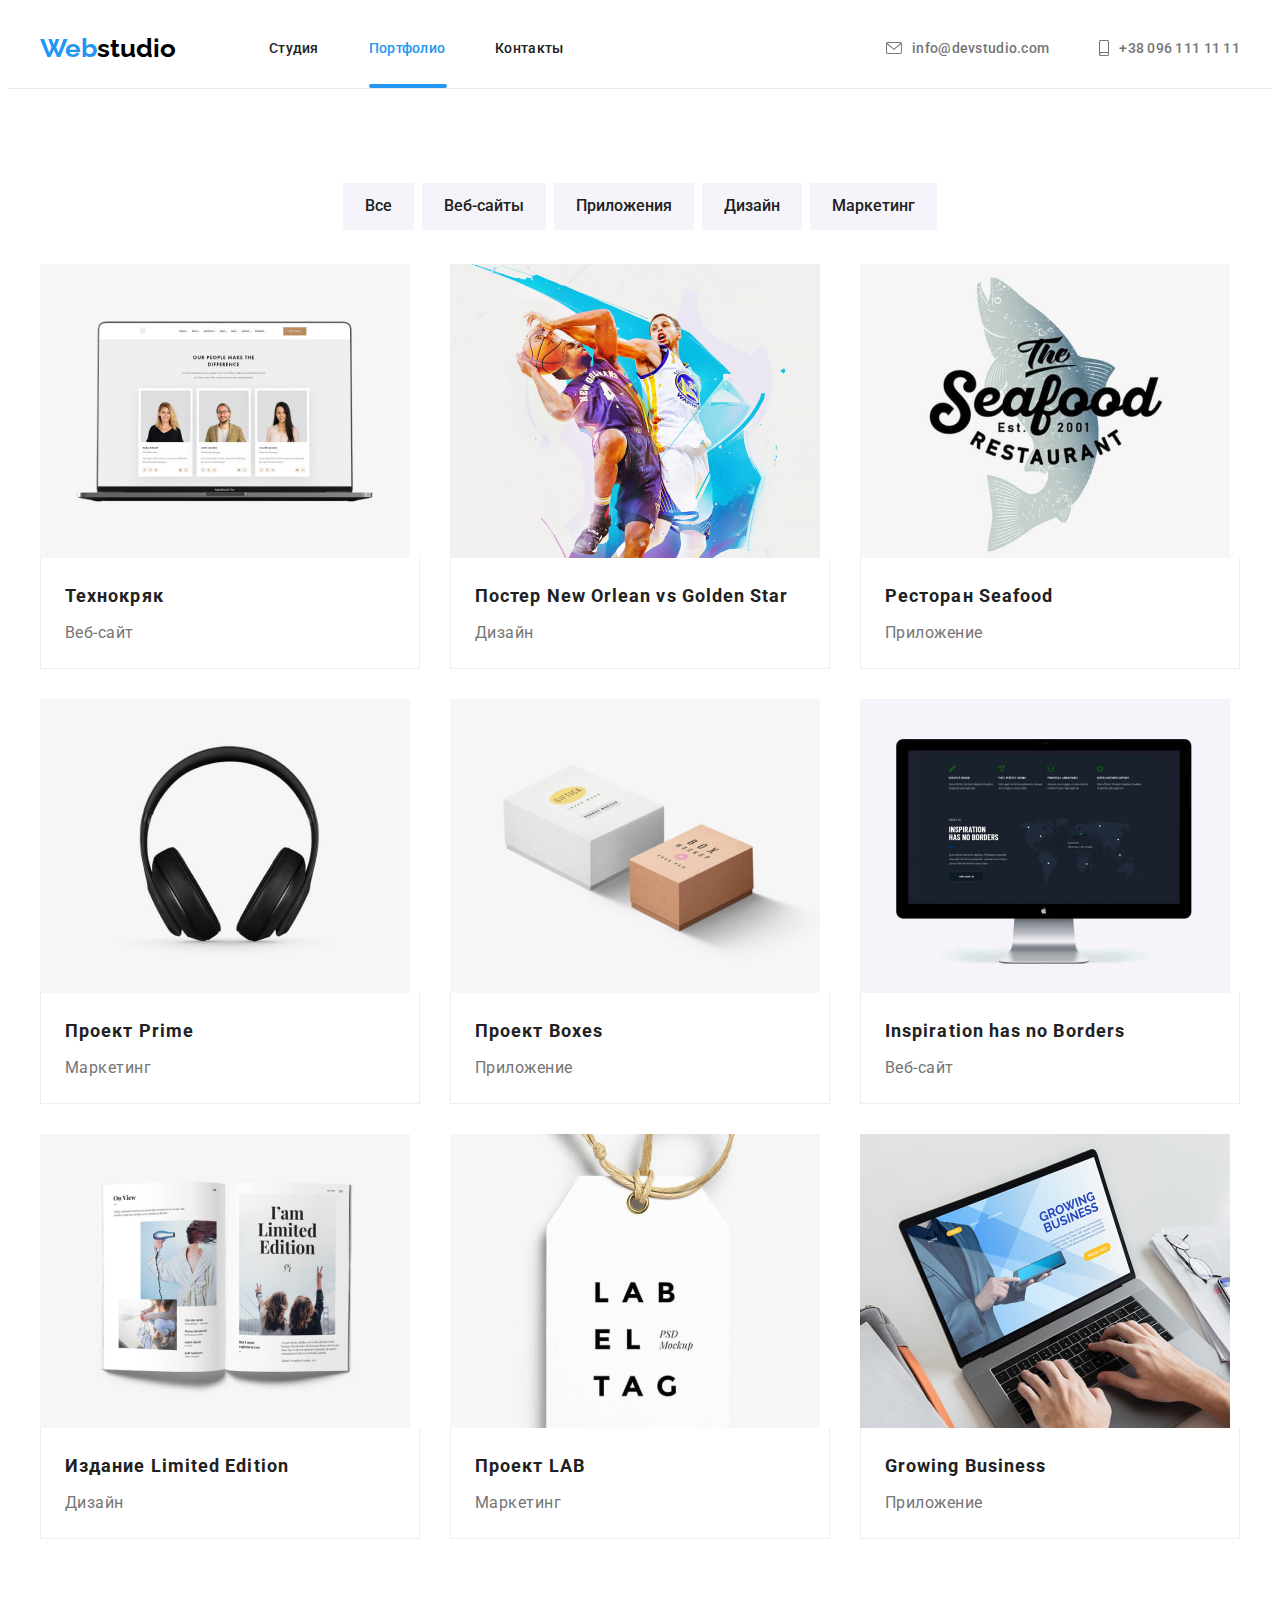
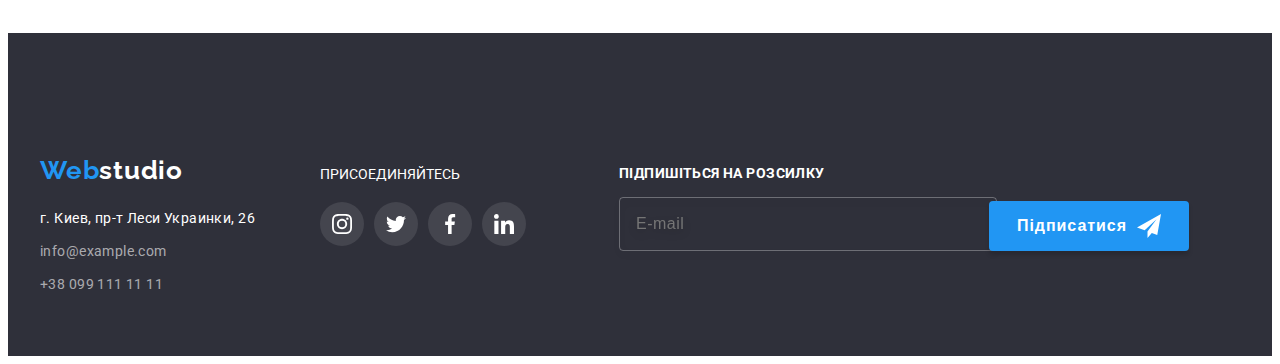
==== portfolio.html @ a8915e02 "Initial commit" ====
<!DOCTYPE html>
<html lang="ru">
  <head>
    <meta charset="UTF-8" />
    <meta http-equiv="X-UA-Compatible" content="IE=edge" />
    <meta name="viewport" content="width=device-width, initial-scale=1.0" />
    <title>WebStudio</title>
    <!--fonts start-->
    <link rel="preconnect" href="https://fonts.googleapis.com" />
    <link rel="preconnect" href="https://fonts.gstatic.com" crossorigin />
    <link
      href="https://fonts.googleapis.com/css2?family=Raleway:wght@700&family=Roboto:wght@400;500;700;900&display=swap"
      rel="stylesheet"
    />
    <!--fonts and-->
    <!--normalize start-->
    <link
      rel="stylesheet"
      href="https://cdnjs.cloudflare.com/ajax/libs/modern-normalize/1.1.0/modern-normalize.min.css"
      integrity="sha512-wpPYUAdjBVSE4KJnH1VR1HeZfpl1ub8YT/NKx4PuQ5NmX2tKuGu6U/JRp5y+Y8XG2tV+wKQpNHVUX03MfMFn9Q=="
      crossorigin="anonymous"
      referrerpolicy="no-referrer"
    />
    <!--normalize end-->
    <link rel="stylesheet" href="./css/styles.css" />
  </head>
  <!--body-->
  <body class="body">
    <!--header section-->
    <header class="header">
      <div class="container header-container">
        <a class="link logo-link" href="./"><span class="accent">Web</span>studio</a>
        <nav class="header-nav">
          <ul class="header-list list">
            <li class="header-item">
              <a class="link header-link" href="./index.html" target="_self">Студия</a>
            </li>
            <li class="header-item">
              <a class="link current header-link portfolio-link" href="./portfolio.html"
                >Портфолио</a
              >
            </li>
            <li class="header-item"><a class="link header-link" href="">Контакты</a></li>
          </ul>
        </nav>
        <ul class="header-list list">
          <li class="header-item">
            <a class="link head-address" href="mailto:info@devstudio.com">
              <svg class="header-icon" width="16px" height="12px">
                <use href="./images/icons.svg#envelope"></use>
              </svg>
              info@devstudio.com
            </a>
          </li>
          <li class="header-item">
            <a class="link head-address" href="tel:+380961111111"
              ><svg class="header-icon" width="10px" height="16px">
                <use href="./images/icons.svg#smartphone"></use>
              </svg>
              +38 096 111 11 11</a
            >
          </li>
        </ul>
      </div>
    </header>
    <!--main section-->
    <main class="main">
      <!--portfolio section-->
      <section class="portfolio">
        <div class="container portfolio-container">
          <h1 class="visually-hidden">Портфолио</h1>
          <ul class="portfolio-list list portfolio-filtre">
            <li class="portfolio-item filtre-item">
              <button class="secondary-btn filtre-btn" type="button">Все</button>
            </li>
            <li class="portfolio-item filtre-item">
              <button class="secondary-btn filtre-btn" type="button">Веб-сайты</button>
            </li>
            <li class="portfolio-item filtre-item">
              <button class="secondary-btn filtre-btn" type="button">Приложения</button>
            </li>
            <li class="portfolio-item filtre-item">
              <button class="secondary-btn filtre-btn" type="button">Дизайн</button>
            </li>
            <li class="portfolio-item filtre-item">
              <button class="secondary-btn filtre-btn" type="button">Маркетинг</button>
            </li>
          </ul>
          <ul class="portfolio-list list project-list">
            <li class="portfolio-item project-item">
              <a class="link project-link" href="">
                <div class="overlay-container">
                  <img
                    src="./images/portfolio/imgtexnokriak.jpg"
                    alt="проект номер 1"
                    width="370"
                    height="294"
                  />
                  <div class="overlay">
                    <p class="text-overlay">
                      Ресурс предлагает комплексные предложения с разным уровнем функционала и
                      сервисов. Все это позволит посетителю получить исчерпывающие сведения о
                      компании или частном лице.
                    </p>
                  </div>
                </div>
                <div class="project-wrapper">
                  <h2 class="portfolio-title">Технокряк</h2>
                  <p class="portfolio-text">Веб-сайт</p>
                </div>
              </a>
            </li>
            <li class="portfolio-item project-item">
              <a class="link project-link" href=""
                ><img
                  src="./images/portfolio/imgneworleanstar.jpg"
                  alt="проект номер 2"
                  width="370"
                  height="294"
                />
                <div class="project-wrapper">
                  <h2 class="portfolio-title">
                    Постер<span lang="en"> New Orlean vs Golden Star</span>
                  </h2>
                  <p class="portfolio-text">Дизайн</p>
                </div>
              </a>
            </li>
            <li class="portfolio-item project-item">
              <a class="link project-link" href=""
                ><img
                  src="./images/portfolio/imgrestoranseafood.jpg"
                  alt="проект номер 3"
                  width="370"
                  height="294"
                />
                <div class="project-wrapper">
                  <h2 class="portfolio-title">Ресторан <span lang="en">Seafood</span></h2>
                  <p class="portfolio-text">Приложение</p>
                </div>
              </a>
            </li>
            <li class="portfolio-item project-item">
              <a class="link project-link" href=""
                ><img
                  src="./images/portfolio/imgproektprime.jpg"
                  alt="проект номер 4"
                  width="370"
                  height="294"
                />
                <div class="project-wrapper">
                  <h2 class="portfolio-title">Проект <span lang="en">Prime</span></h2>
                  <p class="portfolio-text">Маркетинг</p>
                </div>
              </a>
            </li>
            <li class="portfolio-item project-item">
              <a class="link project-link" href=""
                ><img
                  src="./images/portfolio/imgproektboxses.jpg"
                  alt="проект номер 5"
                  width="370"
                  height="294"
                />
                <div class="project-wrapper">
                  <h2 class="portfolio-title">Проект <span lang="en">Boxes</span></h2>
                  <p class="portfolio-text">Приложение</p>
                </div>
              </a>
            </li>
            <li class="portfolio-item project-item">
              <a class="link project-link" href=""
                ><img
                  src="./images/portfolio/imginspirationborders.jpg"
                  alt="проект номер 6"
                  width="370"
                  height="294"
                />
                <div class="project-wrapper">
                  <h2 class="portfolio-title"><span lang="en">Inspiration has no Borders</span></h2>
                  <p class="portfolio-text">Веб-сайт</p>
                </div>
              </a>
            </li>
            <li class="portfolio-item project-item">
              <a class="link project-link" href=""
                ><img
                  src="./images/portfolio/imgizdanielimitededition.jpg"
                  alt="проект номер 7"
                  width="370"
                  height="294"
                />
                <div class="project-wrapper">
                  <h2 class="portfolio-title">Издание <span lang="en">Limited Edition</span></h2>
                  <p class="portfolio-text">Дизайн</p>
                </div>
              </a>
            </li>
            <li class="portfolio-item project-item">
              <a class="link project-link" href=""
                ><img
                  src="./images/portfolio/imgproectlab.jpg"
                  alt="проект номер 8"
                  width="370"
                  height="294"
                />
                <div class="project-wrapper">
                  <h2 class="portfolio-title">Проект <span lang="en">LAB</span></h2>
                  <p class="portfolio-text">Маркетинг</p>
                </div>
              </a>
            </li>
            <li class="portfolio-item project-item">
              <a class="link project-link" href=""
                ><img
                  src="./images/portfolio/imggrowingbusiness.jpg"
                  alt="проект номер 9"
                  width="370"
                  height="294"
                />
                <div class="project-wrapper">
                  <h2 class="portfolio-title"><span lang="en">Growing Business</span></h2>
                  <p class="portfolio-text">Приложение</p>
                </div>
              </a>
            </li>
          </ul>
        </div>
      </section>
    </main>
    <!--footer section-->
    <footer class="footer">
      <div class="container footer-container">
        <div>
          <a class="link footer-logo" href="./"><span class="accent">Web</span>studio</a>
          <address class="address">
            <p class="address-text">г. Киев, пр-т Леси Украинки, 26</p>
            <ul class="address-list list">
              <li class="address-item">
                <a class="link address-link" href="mailto:info@example.com">info@example.com</a>
              </li>
              <li class="address-item">
                <a class="link address-link" href="tel:+380991111111">+38 099 111 11 11</a>
              </li>
            </ul>
          </address>
        </div>
        <div class="socials-footer">
          <ul class="list">
            <li>
              <p class="socials-text">ПРИСОЕДИНЯЙТЕСЬ</p>
            </li>
            <li>
              <ul class="foot-list list">
                <li class="socials-item">
                  <a
                    class="socials-link foot-link link"
                    target="_blank"
                    rel="noopener noreferren"
                    aria-label="инстаграмм"
                    href=""
                  >
                    <svg class="foot-icon" width="20px" height="20px">
                      <use href="./images/icons.svg#instagram"></use>
                    </svg>
                  </a>
                </li>
                <li class="socials-item">
                  <a
                    class="socials-link foot-link link"
                    target="_blank"
                    rel="noopener noreferren"
                    aria-label="твитер"
                    href=""
                    ><svg class="foot-icon" width="20px" height="20px">
                      <use href="./images/icons.svg#twitter"></use>
                    </svg>
                  </a>
                </li>
                <li class="socials-item">
                  <a
                    class="socials-link foot-link link"
                    target="_blank"
                    rel="noopener noreferren"
                    aria-label="фейсбук"
                    href=""
                    ><svg class="foot-icon" width="20px" height="20px">
                      <use href="./images/icons.svg#facebook"></use></svg
                  ></a>
                </li>
                <li class="socials-item">
                  <a
                    class="socials-link foot-link link"
                    target="_blank"
                    rel="noopener noreferren"
                    aria-label="линкедин"
                    href=""
                    ><svg class="foot-icon" width="20px" height="20px">
                      <use href="./images/icons.svg#linkedin"></use></svg
                  ></a>
                </li>
              </ul>
            </li>
          </ul>
        </div>
        <div class="container-subscription">
          <h2 lang="uk" class="footer-tittle-form">Підпишіться на розсилку</h2>
          <form class="subscription-form" name="subscription-form">
            <label class="subscription-form-grup">
              <input
                class="subscription-form-input"
                type="email"
                name="email"
                placeholder="E-mail"
                required
              />
            </label>
            <button class="footer-form-btn" type="submit">
              Підписатися
              <svg width="24px" height="24px">
                <use href="./images/icons.svg#icon-icon-send"></use>
              </svg>
            </button>
          </form>
        </div>
      </div>
    </footer>
  </body>
</html>
---- css/styles.css ----
:root {
  /*fonts*/
  --main-font: 'roboto', sans-serif;
  --secondary-font: 'raleway', sans-serif;

  /*text colors*/
  --main-txt-cl: #212121;
  --accent-tx-cl: #2196f3;

  /*bg colors*/
  --dark-bg-cl: #2f303a;
  --light-bg-cl: #f5f4fa;

  /*others*/
}

.container {
  width: 1200px;
  padding-right: 15px;
  padding-left: 15px;
  margin-right: auto;
  margin-left: auto;
}

.body {
  font-family: var(--main-font);
  color: var(--main-txt-cl);
}

/*reset styles*/
h1,
h2,
h3,
h4,
h5,
h6,
p {
  margin: 0;
}

.link {
  text-decoration: none;
  color: var(--main-txt-cl);
  transition: color 250ms cubic-bezier(0.4, 0, 0.2, 1);
}

.list {
  list-style: none;
  padding: 0;
  margin: 0;
}

img {
  display: block;
}

/*header section*/
.header-container {
  display: flex;
  align-items: center;
}
.header-nav {
  margin-right: auto;
}
.header-list {
  display: flex;
  gap: 50px;
}
.logo-link {
  margin-right: 93px;
  font-family: var(--secondary-font);
  font-weight: 700;
  font-size: 26px;
  line-height: calc(31 / 26);
  color: #000000;
}
.accent {
  color: var(--accent-tx-cl);
}
.header-nav .link.current {
  color: var(--accent-tx-cl);
}
.header-item {
  position: relative;
}
.studia-link::after {
  display: block;
  content: '';
  width: 48px;
  height: 4px;
  background: #2196f3;
  border-radius: 2px;
  position: absolute;
  bottom: -1px;
  left: 0px;
}
.header-link {
  display: block;
  font-weight: 500;
  font-size: 14px;
  line-height: calc(16 / 14);
  letter-spacing: 0.02em;
  padding-top: 32px;
  padding-bottom: 32px;
}
.header-mail {
  display: flex;
  align-items: baseline;
}
.header-icon {
  margin-right: 10px;
  fill: #757575;
  transition: fill 250ms cubic-bezier(0.4, 0, 0.2, 1);
}
.head-address {
  display: block;
}
.head-address:focus .header-icon,
.head-address:hover .header-icon {
  color: #2196f3;
  fill: #2196f3;
}
.head-address {
  display: inline-flex;
  align-items: center;
  text-align: justify;

  font-weight: 500;
  font-size: 14px;
  line-height: calc(16 / 14);
  letter-spacing: 0.02em;
  color: #757575;
  padding-top: 32px;
  padding-bottom: 32px;
  transition: color 250ms cubic-bezier(0.4, 0, 0.2, 1);
}
.header {
  background-color: #ffffff;
  border-bottom: 1px solid #ececec;
}
.portfolio-link::after {
  display: block;
  content: '';
  width: 78px;
  height: 4px;
  background: #2196f3;
  border-radius: 2px;
  position: absolute;
  bottom: 0px;
  left: 0px;
}

/*hero section*/
.hero {
  max-width: 1600px;
  margin-right: auto;
  margin-left: auto;
  padding-top: 200px;
  padding-bottom: 200px;
}
.hero-container {
  text-align: center;
  align-items: center;
}

.hero {
  background-color: #c4c4c4;
  background-image: linear-gradient(to right, rgba(47, 48, 58, 0.4), rgba(47, 48, 58, 0.4)),
    url(../images/imghero.jpg);
  background-repeat: no-repeat;
  background-size: cover;
}

.uppertitle {
  font-weight: 900;
  font-size: 44px;
  line-height: calc(60 / 44);
  letter-spacing: 0.06em;
  text-transform: uppercase;
  color: #ffffff;

  margin-bottom: 30px;
}

.main-btn {
  font-family: inherit;
  font-weight: 700;
  font-size: 16px;
  line-height: calc(30 / 16);
  color: #ffffff;
  background-color: var(--accent-tx-cl);
  padding: 9px 29px;
  transition: background-color 250ms cubic-bezier(0.4, 0, 0.2, 1);
}

/*button*/
.main-btn:hover {
  background-color: #188ce8;
}
.secondary-btn {
  font-family: inherit;
  font-weight: 500;
  font-size: 16px;
  line-height: calc(26 / 12);
  color: var(--main-txt-cl);
  background-color: #f5f4fa;
}
.secondary-btn:active {
  color: #ffffff;
  background-color: #2196f3;
}
.btn,
.main-btn {
  display: inline-block;
  cursor: pointer;
  border-radius: 4px;
  border: 0px;
  text-align: center;
}

.section-title {
  font-weight: 700;
  font-size: 36px;
  line-height: calc(42 / 36);
  text-align: center;
  letter-spacing: 0.03em;
  color: var(--main-txt-cl);
}

/*advantages section*/
.advantages {
  padding-top: 94px;
}
.advant-contain {
  display: flex;
  width: 270px;
  height: 120px;
  background: #f5f4fa;
  border-radius: 4px;
  align-items: center;
  justify-content: center;
  margin-bottom: 30px;
}
.advant-list {
  display: flex;
  gap: 30px;
}
.advant-item {
  width: 270px;
}
.advant-title {
  margin-bottom: 10px;
}
.advant-title {
  font-weight: 700;
  font-size: 14px;
  line-height: calc(16 / 14);
  letter-spacing: 0.03em;
  text-transform: uppercase;
  color: var(--main-txt-cl);
}
.advant-text {
  font-size: 14px;
  line-height: calc(24 / 14);
  letter-spacing: 0.03em;
  color: #757575;
}

.visually-hidden {
  position: absolute;
  width: 1px;
  height: 1px;
  margin: -1px;
  border: 0;
  padding: 0;
  white-space: nowrap;
  clip-path: inset(100%);
  clip: rect(0 0 0 0);
  overflow: hidden;
}

/*doing section*/
.doing {
  padding-top: 94px;
}
.doing-title {
  font-weight: 700;
  font-size: 36px;
  line-height: calc(42 / 36);
  letter-spacing: 0.03em;
  text-align: center;
  color: #212121;
  margin-bottom: 50px;
}
.doing-list {
  display: flex;
  gap: 30px;
}
.doing-item {
  position: relative;
}
.item-title {
  position: absolute;
  font-weight: 700;
  font-size: 14px;
  line-height: calc(16 / 14);
  text-align: center;
  letter-spacing: 0.03em;
  text-transform: uppercase;
  color: #ffffff;
  width: 100%;
  background-color: rgba(47, 48, 58, 0.8);
  padding-top: 27px;
  padding-bottom: 27px;
  bottom: 0px;
}

/*team section*/
.team {
  padding-top: 94px;
  padding-bottom: 94px;
}
.section-title {
  margin-bottom: 50px;
  font-weight: 700;
  font-size: 36px;
  line-height: calc(42 / 36);
  letter-spacing: 0.03em;
  text-align: center;
  color: #212121;
}
.team-wrapper {
  border: 1px solid transparent;
  border-top: none;
  padding-top: 30px;
  padding-bottom: 30px;
  padding-right: 5px;
  padding-left: 5px;
  box-shadow: 0px 1px 3px rgba(0, 0, 0, 0.12), 0px 1px 1px rgba(0, 0, 0, 0.14),
    0px 2px 1px rgba(0, 0, 0, 0.2);
  border-radius: 0px 0px 4px 4px;
}
.team-title {
  margin-bottom: 8px;
  font-weight: 500;
  line-height: calc(19 / 16);
  text-align: center;
  letter-spacing: 0.03em;
  color: #212121;
}
.team-list {
  display: flex;
  gap: 30px;
  flex-wrap: wrap;
}
.team-text {
  line-height: calc(19 / 16);
  text-align: center;
  letter-spacing: 0.03em;
  color: #757575;
  margin-bottom: 16px;
}
.team-item {
  background-color: #ffffff;
  flex-basis: calc((100% - 30px * 3) / 4);
}
.team {
  background-color: #f5f4fa;
}

/*Socials icons*/
.socials-list {
  display: flex;
  align-items: center;
  justify-content: center;
  gap: 10px;
}
.socials-link {
  display: flex;
  align-items: center;
  justify-content: center;
  width: 44px;
  height: 44px;
  border-radius: 50%;
  fill: #afb1b8;
  transition: background-color 250ms cubic-bezier(0.4, 0, 0.2, 1),
    fill 250ms cubic-bezier(0.4, 0, 0.2, 1);
}
.socials-icon {
  fill: currentColor;
}
.socials-link:hover,
.socials-link:focus {
  fill: #ffffff;
  background-color: #2196f3;
}

/*regular section*/
.regular {
  padding-top: 94px;
  padding-bottom: 94px;
}
.regular-title {
  margin-bottom: 50px;
  font-weight: 700;
  font-size: 36px;
  line-height: calc(42 / 36);
  text-align: center;
  letter-spacing: 0.03em;
  color: var(--main-txt-cl);
}
.regular-list {
  display: flex;
  gap: 30px;
}
.regular-link {
  display: flex;
  width: 170px;
  height: 92px;
  border: 1px solid #afb1b8;
  border-radius: 4px;
  align-items: center;
  justify-content: center;
  transition: border-color 250ms cubic-bezier(0.4, 0, 0.2, 1);
}
.regular-icon {
  fill: #afb1b8;
  transition: fill 250ms cubic-bezier(0.4, 0, 0.2, 1);
}
.regular-link:hover,
.regular-link:focus {
  border-color: #2196f3;
}
.regular-link:hover .regular-icon,
.regular-link:focus .regular-icon {
  fill: #2196f3;
}

/*footer*/
.footer {
  padding-top: 60px;
  padding-bottom: 60px;
  background-color: var(--dark-bg-cl);
}
.footer-container {
  display: flex;
  align-items: baseline;
}
.footer-logo {
  display: block;
  margin-bottom: 20px;
  font-family: var(--secondary-font);
  font-weight: 700;
  font-size: 26px;
  line-height: calc(31 / 26);
  letter-spacing: 0.03em;
  color: #ffffff;
}
.address-item:first-child {
  margin-bottom: 9px;
}
.address-text {
  margin-bottom: 9px;
  font-style: normal;
  font-size: 14px;
  line-height: calc(24 / 14);
  letter-spacing: 0.03em;
  color: #ffffff;
}
.address-link {
  margin-bottom: 9px;
  font-style: normal;
  font-weight: 400;
  font-size: 14px;
  line-height: calc(24 / 14);
  letter-spacing: 0.03em;
  color: rgba(255, 255, 255, 0.6);
}
.socials-text {
  margin-bottom: 20px;
  font-style: normal;
  font-weight: 700px;
  font-size: 14px;
  line-height: calc(16 / 14);
  color: #ffffff;
}
.socials-footer {
  display: flex;
  margin-left: 65px;
}
.foot-list {
  gap: 10px;
  display: flex;
}
.foot-icon {
  fill: #ffffff;
}
.foot-link {
  background-color: rgba(255, 255, 255, 0.1);
}

/*footer form*/
.container-subscription {
  display: flex;
  top: 72px;
  width: 570px;
  height: 86px;
  position: relative;
  margin-left: 93px;
}
.footer-tittle-form {
  position: absolute;
  top: 0px;
  left: 0px;
  font-weight: 700;
  font-size: 14px;
  line-height: calc(16 / 14);
  letter-spacing: 0.03em;
  text-transform: uppercase;
  color: #ffffff;
}

.subscription-form-grup {
  display: flex;
  position: absolute;
  bottom: 0px;
  gap: 12px;
}
.subscription-form-input {
  display: block;
  padding-left: 16px;
  width: 358px;
  height: 50px;
  background-color: inherit;
  border: 1px solid rgba(255, 255, 255, 0.3);
  filter: drop-shadow(0px 4px 4px rgba(0, 0, 0, 0.15));
  border-radius: 4px;
  font-weight: 400;
  font-size: 16px;
  line-height: calc(20 / 16);
  align-items: center;
  letter-spacing: 0.03em;
  color: rgba(255, 255, 255, 0.6);
  transition: border-color 250ms cubic-bezier(0.4, 0, 0.2, 1);
}
.subscription-form-input:hover {
  border-color: #2196f3;
}
.footer-form-btn {
  position: absolute;
  right: 0px;
  bottom: 0px;
  gap: 10px;
  padding: 0px;
  border: none;
  padding: 10px 28px;
  background: #2196f3;
  box-shadow: 0px 4px 4px rgba(0, 0, 0, 0.15);
  border-radius: 4px;
  cursor: pointer;
  font-weight: 700;
  font-size: 16px;
  line-height: calc(30 / 16);
  display: inline-flex;
  align-items: center;
  text-align: center;
  justify-content: center;
  letter-spacing: 0.06em;
  color: #ffffff;
}

/*portfolio section*/
.portfolio {
  padding-top: 94px;
  padding-bottom: 94px;
}
.portfolio-title {
  margin-bottom: 4px;
  font-weight: 700;
  font-size: 18px;
  line-height: 36px;
  letter-spacing: 0.06em;
  color: #212121;
}
.portfolio-filtre {
  display: flex;
  justify-content: center;
}
.filtre-btn {
  display: inline-block;
  cursor: pointer;
  border-radius: 4px;
  border: 0px;
  text-align: center;
  padding: 6px 22px;
  transition: color 250ms cubic-bezier(0.4, 0, 0.2, 1),
    background-color 250ms cubic-bezier(0.4, 0, 0.2, 1);
}
.filtre-btn:active {
  color: #ffffff;
  background-color: #2196f3;
}
.filtre-btn:hover,
.filtre-btn:focus {
  color: #ffffff;
  background-color: #2196f3;
}
.filtre-item {
  margin-right: 8px;
}
.filtre-item:last-child {
  margin-right: 0px;
}
.portfolio-text {
  line-height: 30px;
  letter-spacing: 0.03em;
  color: #757575;
}
.portfolio-item {
  background-color: #f5f4fa;
}
.project-item {
  background: #ffffff;
  flex-basis: calc((100% - 30px * 2) / 3);
}
.project-list {
  display: flex;
  gap: 30px;
  margin-top: 34px;
  flex-wrap: wrap;
}
.project-wrapper {
  border: 1px solid #eeeeee;
  border-top: none;
  padding: 20px 24px;
}
.overlay-container {
  position: relative;
  overflow: hidden;
}
.project-link {
  display: block;
  transition: box-shadow 250ms cubic-bezier(0.4, 0, 0.2, 1);
}
.project-link:hover,
.project-link:focus {
  box-shadow: 0px 1px 1px rgba(0, 0, 0, 0.12), 0px 4px 4px rgba(0, 0, 0, 0.06),
    1px 4px 6px rgba(0, 0, 0, 0.16);
}
.overlay {
  position: absolute;
  top: 0px;
  left: 0px;
  width: 370px;
  height: 100%;
  display: flex;
  align-items: center;
  justify-content: center;
  padding: 63px 16px 63px 32px;
  background-color: rgba(33, 150, 243, 0.9);
  transform: translateY(100%);
  transition: transform 250ms cubic-bezier(0.4, 0, 0.2, 1);
}
.project-link:hover .overlay {
  transform: translateY(0%);
}

.text-overlay {
  font-size: 18px;
  line-height: calc(28 / 18);
  letter-spacing: 0.03em;
  color: #ffffff;
}

.link:hover,
.link:focus {
  color: var(--accent-tx-cl);
}

.btn:hover,
.btn:focus {
  color: var(--accent-tx-cl);
}

/* modal window */
.backdrop {
  display: flex;
  align-items: center;
  justify-content: center;
  z-index: 1000;
  position: fixed;
  top: 0px;
  left: 0px;
  width: 100%;
  height: 100%;
  background-color: rgba(0, 0, 0, 0.2);
  transition: opacity 250ms ease-in-out 40ms, visibility 250ms ease-in-out 40ms;
}
.backdrop.is-hidden {
  opacity: 0;
  visibility: hidden;
  pointer-events: none;
}
.modal {
  position: absolute;
  width: 528px;
  height: 581px;
  top: 50%;
  left: 50%;
  transform: translate(-50%, -50%) scale(1);
  background-color: #ffffff;
  border-radius: 4px;
  opacity: 1;
  transition: transform 250ms ease-in-out 40ms, opacity 250ms ease-in-out 40ms;
  padding: 40px;
}
.backdrop.is-hidden .modal {
  opacity: 0;
  transform: translate(-50%, -50%) scale(0.25);
}
.modal-btn {
  display: flex;
  align-items: center;
  justify-content: center;
  position: absolute;
  width: 30px;
  height: 30px;
  top: 8px;
  right: 8px;
  border-radius: 50%;
  border: 1px solid rgba(0, 0, 0, 0.1);
  background-color: #ffffff;
  padding: 0px;
  cursor: pointer;
}
/*modal form*/
.register-form {
  text-align: center;
}
.register-form-title {
  display: block;
  margin-bottom: 14px;
  font-weight: 700;
  font-size: 20px;
  line-height: calc(23 / 20);
  text-align: center;
  letter-spacing: 0.03em;
  color: #212121;
}
.register-form-group {
  margin-bottom: 20px;
}
.register-form-wrap {
  position: relative;
  display: block;
  margin-bottom: 10px;
  transition: fill 250ms cubic-bezier(0.4, 0, 0.2, 1);
} 
.register-form-wrap:last-child {
  margin-bottom: 0px;
}
.register-form-label {
  display: block;
  text-align: left;
  margin-bottom: 4px;
  font-weight: 400;
  font-size: 12px;
  line-height: calc(14 / 12);
  letter-spacing: 0.01em;
  color: #757575;
}
.register-form-input,
.register-form-message {
  display: block;
  width: 448px;
  height: 40px;
  border: 1px solid rgba(33, 33, 33, 0.2);
  border-radius: 4px;
  padding-left: 42px;
  cursor: pointer;
  transition: border-color 250ms cubic-bezier(0.4, 0, 0.2, 1);
}
.register-form-wrap:focus-within {
  fill: #2196f3;
  border-color: #2196f3;
}
.register-form-wrap:hover {
  fill: #2196f3;
  border-color: #2196f3;
}
.register-form-input:hover {
  border-color: #2196f3;
}
.register-form-message:hover,
.register-form-message:focus {
  border-color: #2196f3;
}
.register-form-icon {
  position: absolute;
  bottom: 11px;
  left: 12px;
}
.register-form-message {
  width: 448px;
  height: 120px;
  resize: none;
  padding: 12px 16px;
  font-weight: 400;
  font-size: 12px;
  line-height: calc(14 / 12);
  letter-spacing: 0.01em;
  color: rgba(117, 117, 117, 0.5);
  transition: border-color 250ms cubic-bezier(0.4, 0, 0.2, 1);
}
.register-form-agreement {
  display: flex;
  align-items: center;
  justify-content: center;
  gap: 7px;
  margin-bottom: 30px;
}
.register-form-agreement-link {
  color: #2196f3;
}
.register-checkbox:checked + .register-icon .register-icon-uncheck {
  opacity: 0;
  transition: opacity 250ms cubic-bezier(0.4, 0, 0.2, 1);
}
.register-icon-check {
  opacity: 0;
  transition: opacity 250ms cubic-bezier(0.4, 0, 0.2, 1);
}
.register-checkbox:checked + .register-icon .register-icon-check {
  opacity: 1;
}
.register-form-agreement-text {
  font-weight: 400;
  font-size: 14px;
  line-height: calc(24 / 14);
  letter-spacing: 0.03em;
  color: #757575;
  user-select: none;
  text-underline-position: under;
}
.register-form-btn {
  display: inline-flex;
  align-items: center;
  padding: 10px 52px;
  cursor: pointer;
  border: none;
  background: #188ce8;
  box-shadow: 0px 4px 4px rgba(0, 0, 0, 0.15);
  border-radius: 4px;
  font-style: normal;
  font-weight: 700;
  font-size: 16px;
  line-height: calc(30 / 16);
  text-align: center;
  letter-spacing: 0.06em;
  color: #ffffff;
}
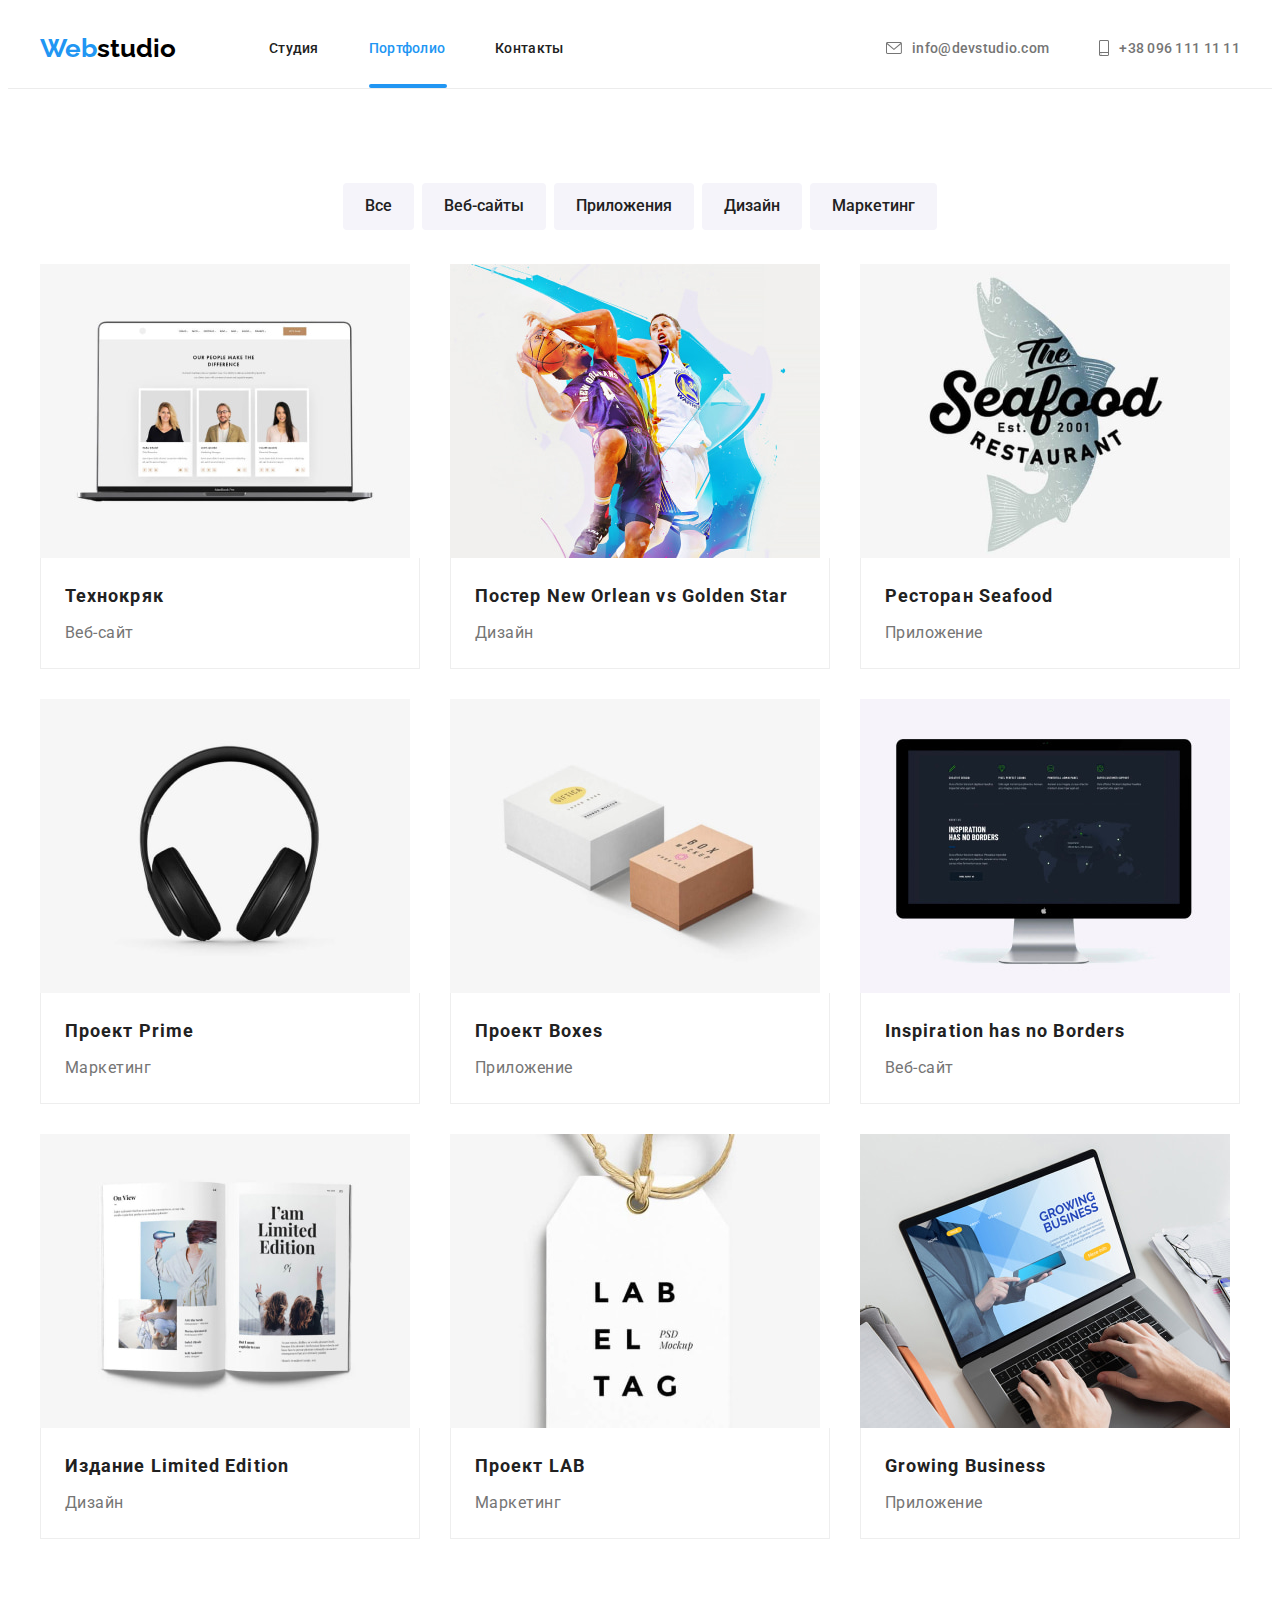
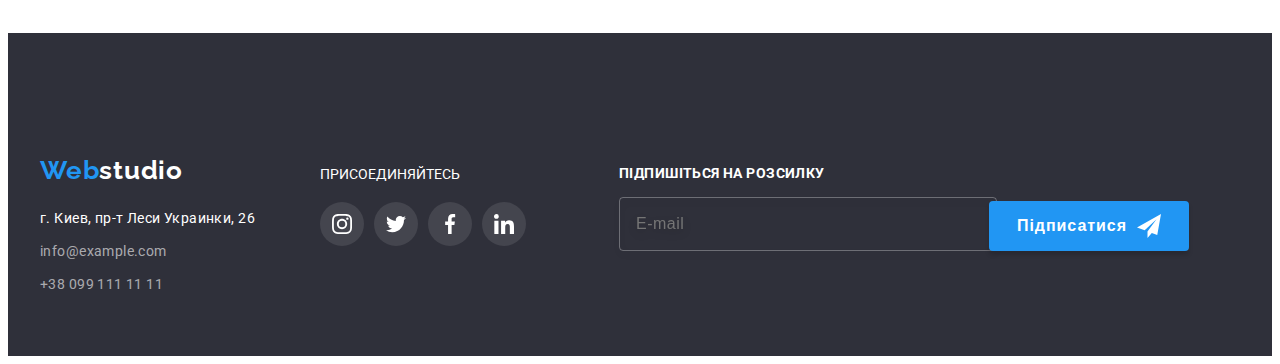
==== commit d919d72a: "refactorings html code (portfolio section)" ====
--- a/portfolio.html
+++ b/portfolio.html
@@ -28,33 +28,36 @@
   <body class="body">
     <!--header section-->
     <header class="header">
-      <div class="container header-container">
-        <a class="link logo-link" href="./"><span class="accent">Web</span>studio</a>
-        <nav class="header-nav">
-          <ul class="header-list list">
-            <li class="header-item">
-              <a class="link header-link" href="./index.html" target="_self">Студия</a>
-            </li>
-            <li class="header-item">
-              <a class="link current header-link portfolio-link" href="./portfolio.html"
+      <div class="container header__container">
+        <a class="link logo" href="./"><span class="logo__accent">Web</span>studio</a>
+        <nav class="nav">
+          <ul class="nav__list list">
+            <li class="nav__item">
+              <a class="nav__link link" href="./index.html">Студия</a>
+            </li>
+            <li class="nav__item">
+              <a
+                class="nav__link link nav__link--current nav__portfolio-link"
+                href="./portfolio.html"
+                target="_self"
                 >Портфолио</a
               >
             </li>
-            <li class="header-item"><a class="link header-link" href="">Контакты</a></li>
+            <li class="nav__item"><a class="nav__link link" href="">Контакты</a></li>
           </ul>
         </nav>
-        <ul class="header-list list">
-          <li class="header-item">
-            <a class="link head-address" href="mailto:info@devstudio.com">
-              <svg class="header-icon" width="16px" height="12px">
+        <ul class="header__list list">
+          <li class="header__item">
+            <a class="link header__address" href="mailto:info@devstudio.com">
+              <svg class="header__icon" width="16px" height="12px">
                 <use href="./images/icons.svg#envelope"></use>
               </svg>
               info@devstudio.com
             </a>
           </li>
-          <li class="header-item">
-            <a class="link head-address" href="tel:+380961111111"
-              ><svg class="header-icon" width="10px" height="16px">
+          <li class="header__item">
+            <a class="link header__address" href="tel:+380961111111"
+              ><svg class="header__icon" width="10px" height="16px">
                 <use href="./images/icons.svg#smartphone"></use>
               </svg>
               +38 096 111 11 11</a
@@ -67,160 +70,162 @@
     <main class="main">
       <!--portfolio section-->
       <section class="portfolio">
-        <div class="container portfolio-container">
+        <div class="container">
           <h1 class="visually-hidden">Портфолио</h1>
-          <ul class="portfolio-list list portfolio-filtre">
-            <li class="portfolio-item filtre-item">
-              <button class="secondary-btn filtre-btn" type="button">Все</button>
-            </li>
-            <li class="portfolio-item filtre-item">
-              <button class="secondary-btn filtre-btn" type="button">Веб-сайты</button>
-            </li>
-            <li class="portfolio-item filtre-item">
-              <button class="secondary-btn filtre-btn" type="button">Приложения</button>
-            </li>
-            <li class="portfolio-item filtre-item">
-              <button class="secondary-btn filtre-btn" type="button">Дизайн</button>
-            </li>
-            <li class="portfolio-item filtre-item">
-              <button class="secondary-btn filtre-btn" type="button">Маркетинг</button>
+          <ul class="list portfolio__list">
+            <li class="portfolio__item">
+              <button class="secondary-btn portfolio__btn" type="button">Все</button>
+            </li>
+            <li class="portfolio__item">
+              <button class="secondary-btn portfolio__btn" type="button">Веб-сайты</button>
+            </li>
+            <li class="portfolio__item">
+              <button class="secondary-btn portfolio__btn" type="button">Приложения</button>
+            </li>
+            <li class="portfolio__item">
+              <button class="secondary-btn portfolio__btn" type="button">Дизайн</button>
+            </li>
+            <li class="portfolio__item">
+              <button class="secondary-btn portfolio__btn" type="button">Маркетинг</button>
             </li>
           </ul>
-          <ul class="portfolio-list list project-list">
-            <li class="portfolio-item project-item">
-              <a class="link project-link" href="">
-                <div class="overlay-container">
+          <ul class="list portfolio__poproject-list">
+            <li class="portfolio__project-item">
+              <a class="link portfolio__link" href="">
+                <div class="portfolio__overlay-container">
                   <img
                     src="./images/portfolio/imgtexnokriak.jpg"
                     alt="проект номер 1"
                     width="370"
                     height="294"
                   />
-                  <div class="overlay">
-                    <p class="text-overlay">
+                  <div class="portfolio__overlay">
+                    <p class="portfolio__overlay-text">
                       Ресурс предлагает комплексные предложения с разным уровнем функционала и
                       сервисов. Все это позволит посетителю получить исчерпывающие сведения о
                       компании или частном лице.
                     </p>
                   </div>
                 </div>
-                <div class="project-wrapper">
-                  <h2 class="portfolio-title">Технокряк</h2>
-                  <p class="portfolio-text">Веб-сайт</p>
-                </div>
-              </a>
-            </li>
-            <li class="portfolio-item project-item">
-              <a class="link project-link" href=""
+                <div class="portfolio__wrapper">
+                  <h2 class="portfolio__title">Технокряк</h2>
+                  <p class="portfolio__text">Веб-сайт</p>
+                </div>
+              </a>
+            </li>
+            <li class="portfolio__project-item">
+              <a class="link portfolio__link" href=""
                 ><img
                   src="./images/portfolio/imgneworleanstar.jpg"
                   alt="проект номер 2"
                   width="370"
                   height="294"
                 />
-                <div class="project-wrapper">
-                  <h2 class="portfolio-title">
+                <div class="portfolio__wrapper">
+                  <h2 class="portfolio__title">
                     Постер<span lang="en"> New Orlean vs Golden Star</span>
                   </h2>
-                  <p class="portfolio-text">Дизайн</p>
-                </div>
-              </a>
-            </li>
-            <li class="portfolio-item project-item">
-              <a class="link project-link" href=""
+                  <p class="portfolio__text">Дизайн</p>
+                </div>
+              </a>
+            </li>
+            <li class="portfolio__project-item">
+              <a class="link portfolio__link" href=""
                 ><img
                   src="./images/portfolio/imgrestoranseafood.jpg"
                   alt="проект номер 3"
                   width="370"
                   height="294"
                 />
-                <div class="project-wrapper">
-                  <h2 class="portfolio-title">Ресторан <span lang="en">Seafood</span></h2>
-                  <p class="portfolio-text">Приложение</p>
-                </div>
-              </a>
-            </li>
-            <li class="portfolio-item project-item">
-              <a class="link project-link" href=""
+                <div class="portfolio__wrapper">
+                  <h2 class="portfolio__title">Ресторан <span lang="en">Seafood</span></h2>
+                  <p class="portfolio__text">Приложение</p>
+                </div>
+              </a>
+            </li>
+            <li class="portfolio__project-item">
+              <a class="link portfolio__link" href=""
                 ><img
                   src="./images/portfolio/imgproektprime.jpg"
                   alt="проект номер 4"
                   width="370"
                   height="294"
                 />
-                <div class="project-wrapper">
-                  <h2 class="portfolio-title">Проект <span lang="en">Prime</span></h2>
-                  <p class="portfolio-text">Маркетинг</p>
-                </div>
-              </a>
-            </li>
-            <li class="portfolio-item project-item">
-              <a class="link project-link" href=""
+                <div class="portfolio__wrapper">
+                  <h2 class="portfolio__title">Проект <span lang="en">Prime</span></h2>
+                  <p class="portfolio__text">Маркетинг</p>
+                </div>
+              </a>
+            </li>
+            <li class="portfolio__project-item">
+              <a class="link portfolio__link" href=""
                 ><img
                   src="./images/portfolio/imgproektboxses.jpg"
                   alt="проект номер 5"
                   width="370"
                   height="294"
                 />
-                <div class="project-wrapper">
-                  <h2 class="portfolio-title">Проект <span lang="en">Boxes</span></h2>
-                  <p class="portfolio-text">Приложение</p>
-                </div>
-              </a>
-            </li>
-            <li class="portfolio-item project-item">
-              <a class="link project-link" href=""
+                <div class="portfolio__wrapper">
+                  <h2 class="portfolio__title">Проект <span lang="en">Boxes</span></h2>
+                  <p class="portfolio__text">Приложение</p>
+                </div>
+              </a>
+            </li>
+            <li class="portfolio__project-item">
+              <a class="link portfolio__link" href=""
                 ><img
                   src="./images/portfolio/imginspirationborders.jpg"
                   alt="проект номер 6"
                   width="370"
                   height="294"
                 />
-                <div class="project-wrapper">
-                  <h2 class="portfolio-title"><span lang="en">Inspiration has no Borders</span></h2>
-                  <p class="portfolio-text">Веб-сайт</p>
-                </div>
-              </a>
-            </li>
-            <li class="portfolio-item project-item">
-              <a class="link project-link" href=""
+                <div class="portfolio__wrapper">
+                  <h2 class="portfolio__title">
+                    <span lang="en">Inspiration has no Borders</span>
+                  </h2>
+                  <p class="portfolio__text">Веб-сайт</p>
+                </div>
+              </a>
+            </li>
+            <li class="portfolio__project-item">
+              <a class="link portfolio__link" href=""
                 ><img
                   src="./images/portfolio/imgizdanielimitededition.jpg"
                   alt="проект номер 7"
                   width="370"
                   height="294"
                 />
-                <div class="project-wrapper">
-                  <h2 class="portfolio-title">Издание <span lang="en">Limited Edition</span></h2>
-                  <p class="portfolio-text">Дизайн</p>
-                </div>
-              </a>
-            </li>
-            <li class="portfolio-item project-item">
-              <a class="link project-link" href=""
+                <div class="portfolio__wrapper">
+                  <h2 class="portfolio__title">Издание <span lang="en">Limited Edition</span></h2>
+                  <p class="portfolio__text">Дизайн</p>
+                </div>
+              </a>
+            </li>
+            <li class="portfolio__project-item">
+              <a class="link portfolio__link" href=""
                 ><img
                   src="./images/portfolio/imgproectlab.jpg"
                   alt="проект номер 8"
                   width="370"
                   height="294"
                 />
-                <div class="project-wrapper">
-                  <h2 class="portfolio-title">Проект <span lang="en">LAB</span></h2>
-                  <p class="portfolio-text">Маркетинг</p>
-                </div>
-              </a>
-            </li>
-            <li class="portfolio-item project-item">
-              <a class="link project-link" href=""
+                <div class="portfolio__wrapper">
+                  <h2 class="portfolio__title">Проект <span lang="en">LAB</span></h2>
+                  <p class="portfolio__text">Маркетинг</p>
+                </div>
+              </a>
+            </li>
+            <li class="portfolio__project-item">
+              <a class="link portfolio__link" href=""
                 ><img
                   src="./images/portfolio/imggrowingbusiness.jpg"
                   alt="проект номер 9"
                   width="370"
                   height="294"
                 />
-                <div class="project-wrapper">
-                  <h2 class="portfolio-title"><span lang="en">Growing Business</span></h2>
-                  <p class="portfolio-text">Приложение</p>
+                <div class="portfolio__wrapper">
+                  <h2 class="portfolio__title"><span lang="en">Growing Business</span></h2>
+                  <p class="portfolio__text">Приложение</p>
                 </div>
               </a>
             </li>
@@ -230,72 +235,72 @@
     </main>
     <!--footer section-->
     <footer class="footer">
-      <div class="container footer-container">
+      <div class="container footer__container">
         <div>
-          <a class="link footer-logo" href="./"><span class="accent">Web</span>studio</a>
+          <a class="link footer__logo" href="./"><span class="footer__accent">Web</span>studio</a>
           <address class="address">
-            <p class="address-text">г. Киев, пр-т Леси Украинки, 26</p>
-            <ul class="address-list list">
-              <li class="address-item">
-                <a class="link address-link" href="mailto:info@example.com">info@example.com</a>
+            <p class="address__text">г. Киев, пр-т Леси Украинки, 26</p>
+            <ul class="list">
+              <li class="address__item">
+                <a class="link address__link" href="mailto:info@example.com">info@example.com</a>
               </li>
-              <li class="address-item">
-                <a class="link address-link" href="tel:+380991111111">+38 099 111 11 11</a>
+              <li class="address__item">
+                <a class="link address__link" href="tel:+380991111111">+38 099 111 11 11</a>
               </li>
             </ul>
           </address>
         </div>
-        <div class="socials-footer">
+        <div class="footer__socials">
           <ul class="list">
             <li>
-              <p class="socials-text">ПРИСОЕДИНЯЙТЕСЬ</p>
+              <p class="footer__text">ПРИСОЕДИНЯЙТЕСЬ</p>
             </li>
             <li>
-              <ul class="foot-list list">
-                <li class="socials-item">
+              <ul class="socials list">
+                <li>
                   <a
-                    class="socials-link foot-link link"
+                    class="socials__link footer__link link"
                     target="_blank"
                     rel="noopener noreferren"
                     aria-label="инстаграмм"
                     href=""
                   >
-                    <svg class="foot-icon" width="20px" height="20px">
+                    <svg class="footer__icon" width="20px" height="20px">
                       <use href="./images/icons.svg#instagram"></use>
                     </svg>
                   </a>
                 </li>
-                <li class="socials-item">
+                <li>
                   <a
-                    class="socials-link foot-link link"
+                    class="socials__link footer__link link"
                     target="_blank"
                     rel="noopener noreferren"
                     aria-label="твитер"
                     href=""
-                    ><svg class="foot-icon" width="20px" height="20px">
+                    ><svg class="footer__icon" width="20px" height="20px">
                       <use href="./images/icons.svg#twitter"></use>
                     </svg>
                   </a>
                 </li>
-                <li class="socials-item">
+                <li>
                   <a
-                    class="socials-link foot-link link"
+                    class="socials__link footer__link link"
                     target="_blank"
                     rel="noopener noreferren"
                     aria-label="фейсбук"
                     href=""
-                    ><svg class="foot-icon" width="20px" height="20px">
+                    ><svg class="footer__icon" width="20px" height="20px">
                       <use href="./images/icons.svg#facebook"></use></svg
                   ></a>
                 </li>
-                <li class="socials-item">
+                <li>
                   <a
-                    class="socials-link foot-link link"
+                    class="socials__link footer__link link"
                     target="_blank"
                     rel="noopener noreferren"
                     aria-label="линкедин"
                     href=""
-                    ><svg class="foot-icon" width="20px" height="20px">
+                    ><svg class="footer__icon" width="20px" height="20px">
                       <use href="./images/icons.svg#linkedin"></use></svg
                   ></a>
                 </li>
@@ -303,19 +308,19 @@
             </li>
           </ul>
         </div>
-        <div class="container-subscription">
-          <h2 lang="uk" class="footer-tittle-form">Підпишіться на розсилку</h2>
-          <form class="subscription-form" name="subscription-form">
-            <label class="subscription-form-grup">
+        <div class="subscription">
+          <h2 lang="uk" class="subscription__title">Підпишіться на розсилку</h2>
+          <form name="subscription-form">
+            <label class="subscription__grup">
               <input
-                class="subscription-form-input"
+                class="subscription__input"
                 type="email"
                 name="email"
                 placeholder="E-mail"
                 required
               />
             </label>
-            <button class="footer-form-btn" type="submit">
+            <button class="subscription__btn" type="submit">
               Підписатися
               <svg width="24px" height="24px">
                 <use href="./images/icons.svg#icon-icon-send"></use>
--- a/css/styles.css
+++ b/css/styles.css
@@ -43,181 +43,18 @@
   color: var(--main-txt-cl);
   transition: color 250ms cubic-bezier(0.4, 0, 0.2, 1);
 }
-
+.link:hover,
+.link:focus {
+  color: var(--accent-tx-cl);
+}
 .list {
   list-style: none;
   padding: 0;
   margin: 0;
 }
-
 img {
   display: block;
 }
-
-/*header section*/
-.header-container {
-  display: flex;
-  align-items: center;
-}
-.header-nav {
-  margin-right: auto;
-}
-.header-list {
-  display: flex;
-  gap: 50px;
-}
-.logo-link {
-  margin-right: 93px;
-  font-family: var(--secondary-font);
-  font-weight: 700;
-  font-size: 26px;
-  line-height: calc(31 / 26);
-  color: #000000;
-}
-.accent {
-  color: var(--accent-tx-cl);
-}
-.header-nav .link.current {
-  color: var(--accent-tx-cl);
-}
-.header-item {
-  position: relative;
-}
-.studia-link::after {
-  display: block;
-  content: '';
-  width: 48px;
-  height: 4px;
-  background: #2196f3;
-  border-radius: 2px;
-  position: absolute;
-  bottom: -1px;
-  left: 0px;
-}
-.header-link {
-  display: block;
-  font-weight: 500;
-  font-size: 14px;
-  line-height: calc(16 / 14);
-  letter-spacing: 0.02em;
-  padding-top: 32px;
-  padding-bottom: 32px;
-}
-.header-mail {
-  display: flex;
-  align-items: baseline;
-}
-.header-icon {
-  margin-right: 10px;
-  fill: #757575;
-  transition: fill 250ms cubic-bezier(0.4, 0, 0.2, 1);
-}
-.head-address {
-  display: block;
-}
-.head-address:focus .header-icon,
-.head-address:hover .header-icon {
-  color: #2196f3;
-  fill: #2196f3;
-}
-.head-address {
-  display: inline-flex;
-  align-items: center;
-  text-align: justify;
-
-  font-weight: 500;
-  font-size: 14px;
-  line-height: calc(16 / 14);
-  letter-spacing: 0.02em;
-  color: #757575;
-  padding-top: 32px;
-  padding-bottom: 32px;
-  transition: color 250ms cubic-bezier(0.4, 0, 0.2, 1);
-}
-.header {
-  background-color: #ffffff;
-  border-bottom: 1px solid #ececec;
-}
-.portfolio-link::after {
-  display: block;
-  content: '';
-  width: 78px;
-  height: 4px;
-  background: #2196f3;
-  border-radius: 2px;
-  position: absolute;
-  bottom: 0px;
-  left: 0px;
-}
-
-/*hero section*/
-.hero {
-  max-width: 1600px;
-  margin-right: auto;
-  margin-left: auto;
-  padding-top: 200px;
-  padding-bottom: 200px;
-}
-.hero-container {
-  text-align: center;
-  align-items: center;
-}
-
-.hero {
-  background-color: #c4c4c4;
-  background-image: linear-gradient(to right, rgba(47, 48, 58, 0.4), rgba(47, 48, 58, 0.4)),
-    url(../images/imghero.jpg);
-  background-repeat: no-repeat;
-  background-size: cover;
-}
-
-.uppertitle {
-  font-weight: 900;
-  font-size: 44px;
-  line-height: calc(60 / 44);
-  letter-spacing: 0.06em;
-  text-transform: uppercase;
-  color: #ffffff;
-
-  margin-bottom: 30px;
-}
-
-.main-btn {
-  font-family: inherit;
-  font-weight: 700;
-  font-size: 16px;
-  line-height: calc(30 / 16);
-  color: #ffffff;
-  background-color: var(--accent-tx-cl);
-  padding: 9px 29px;
-  transition: background-color 250ms cubic-bezier(0.4, 0, 0.2, 1);
-}
-
-/*button*/
-.main-btn:hover {
-  background-color: #188ce8;
-}
-.secondary-btn {
-  font-family: inherit;
-  font-weight: 500;
-  font-size: 16px;
-  line-height: calc(26 / 12);
-  color: var(--main-txt-cl);
-  background-color: #f5f4fa;
-}
-.secondary-btn:active {
-  color: #ffffff;
-  background-color: #2196f3;
-}
-.btn,
-.main-btn {
-  display: inline-block;
-  cursor: pointer;
-  border-radius: 4px;
-  border: 0px;
-  text-align: center;
-}
-
 .section-title {
   font-weight: 700;
   font-size: 36px;
@@ -226,46 +63,6 @@
   letter-spacing: 0.03em;
   color: var(--main-txt-cl);
 }
-
-/*advantages section*/
-.advantages {
-  padding-top: 94px;
-}
-.advant-contain {
-  display: flex;
-  width: 270px;
-  height: 120px;
-  background: #f5f4fa;
-  border-radius: 4px;
-  align-items: center;
-  justify-content: center;
-  margin-bottom: 30px;
-}
-.advant-list {
-  display: flex;
-  gap: 30px;
-}
-.advant-item {
-  width: 270px;
-}
-.advant-title {
-  margin-bottom: 10px;
-}
-.advant-title {
-  font-weight: 700;
-  font-size: 14px;
-  line-height: calc(16 / 14);
-  letter-spacing: 0.03em;
-  text-transform: uppercase;
-  color: var(--main-txt-cl);
-}
-.advant-text {
-  font-size: 14px;
-  line-height: calc(24 / 14);
-  letter-spacing: 0.03em;
-  color: #757575;
-}
-
 .visually-hidden {
   position: absolute;
   width: 1px;
@@ -279,11 +76,226 @@
   overflow: hidden;
 }
 
+
+
+/*header section*/
+.header {
+  background-color: #ffffff;
+  border-bottom: 1px solid #ececec;
+}
+.header__container {
+  display: flex;
+  align-items: center;
+}
+.logo {
+  margin-right: 93px;
+  font-family: var(--secondary-font);
+  font-weight: 700;
+  font-size: 26px;
+  line-height: calc(31 / 26);
+  color: #000000;
+}
+.logo__accent {
+  color: var(--accent-tx-cl);
+}
+.nav {
+  margin-right: auto;
+}
+.nav__list {
+  display: flex;
+  gap: 50px;
+}
+.nav__link--current {
+  color: var(--accent-tx-cl);
+}
+.nav__item {
+  position: relative;
+}
+.nav__stydia-link::after {
+  display: block;
+  content: '';
+  width: 48px;
+  height: 4px;
+  background: #2196f3;
+  border-radius: 2px;
+  position: absolute;
+  bottom: -1px;
+  left: 0px;
+}
+.nav__link {
+  display: block;
+  font-weight: 500;
+  font-size: 14px;
+  line-height: calc(16 / 14);
+  letter-spacing: 0.02em;
+  padding-top: 32px;
+  padding-bottom: 32px;
+}
+.nav__portfolio-link::after {
+  display: block;
+  content: '';
+  width: 78px;
+  height: 4px;
+  background: #2196f3;
+  border-radius: 2px;
+  position: absolute;
+  bottom: 0px;
+  left: 0px;
+}
+.header__list {
+  display: flex;
+  gap: 50px;
+}
+.header__item {
+  position: relative;
+}
+.header__icon {
+  margin-right: 10px;
+  fill: #757575;
+  transition: fill 250ms cubic-bezier(0.4, 0, 0.2, 1);
+}
+.header__address {
+  display: block;
+}
+.header__address:focus .header__icon,
+.header__address:hover .header__icon {
+  color: #2196f3;
+  fill: #2196f3;
+}
+.header__address {
+  display: inline-flex;
+  align-items: center;
+  text-align: justify;
+
+  font-weight: 500;
+  font-size: 14px;
+  line-height: calc(16 / 14);
+  letter-spacing: 0.02em;
+  color: #757575;
+  padding-top: 32px;
+  padding-bottom: 32px;
+  transition: color 250ms cubic-bezier(0.4, 0, 0.2, 1);
+}
+
+
+
+/*hero section*/
+.hero {
+  max-width: 1600px;
+  margin-right: auto;
+  margin-left: auto;
+  padding-top: 200px;
+  padding-bottom: 200px;
+  background-color: #c4c4c4;
+  background-image: linear-gradient(to right, rgba(47, 48, 58, 0.4), rgba(47, 48, 58, 0.4)),
+  url(../images/imghero.jpg);
+  background-repeat: no-repeat;
+  background-size: cover;
+}
+.hero__container {
+  text-align: center;
+  align-items: center;
+}
+.hero__uppertitle {
+  font-weight: 900;
+  font-size: 44px;
+  line-height: calc(60 / 44);
+  letter-spacing: 0.06em;
+  text-transform: uppercase;
+  color: #ffffff;
+
+  margin-bottom: 30px;
+}
+.hero__main-btn {
+  font-family: inherit;
+  font-weight: 700;
+  font-size: 16px;
+  line-height: calc(30 / 16);
+  color: #ffffff;
+  background-color: var(--accent-tx-cl);
+  padding: 9px 29px;
+  transition: background-color 250ms cubic-bezier(0.4, 0, 0.2, 1);
+}
+.hero__main-btn:hover {
+  background-color: #188ce8;
+}
+
+ 
+
+
+/*button*/
+.secondary-btn {
+  font-family: inherit;
+  font-weight: 500;
+  font-size: 16px;
+  line-height: calc(26 / 12);
+  color: var(--main-txt-cl);
+  background-color: #f5f4fa;
+}
+.secondary-btn:active {
+  color: #ffffff;
+  background-color: #2196f3;
+}
+.btn,
+.main-btn {
+  display: inline-block;
+  cursor: pointer;
+  border-radius: 4px;
+  border: 0px;
+  text-align: center;
+}
+.btn:hover,
+.btn:focus {
+  color: var(--accent-tx-cl);
+}
+
+
+/*advantages section*/
+.advantages {
+  padding-top: 94px;
+}
+.advantages__container {
+  display: flex;
+  width: 270px;
+  height: 120px;
+  background: #f5f4fa;
+  border-radius: 4px;
+  align-items: center;
+  justify-content: center;
+  margin-bottom: 30px;
+}
+.advantages__list {
+  display: flex;
+  gap: 30px;
+}
+.advantages__item {
+  width: 270px;
+}
+.advantages__title {
+  margin-bottom: 10px;
+}
+.advantages__title {
+  font-weight: 700;
+  font-size: 14px;
+  line-height: calc(16 / 14);
+  letter-spacing: 0.03em;
+  text-transform: uppercase;
+  color: var(--main-txt-cl);
+}
+.advantages__text {
+  font-size: 14px;
+  line-height: calc(24 / 14);
+  letter-spacing: 0.03em;
+  color: #757575;
+}
+
+
+
 /*doing section*/
 .doing {
   padding-top: 94px;
 }
-.doing-title {
+.doing__main-title {
   font-weight: 700;
   font-size: 36px;
   line-height: calc(42 / 36);
@@ -292,14 +304,14 @@
   color: #212121;
   margin-bottom: 50px;
 }
-.doing-list {
+.doing__list {
   display: flex;
   gap: 30px;
 }
-.doing-item {
+.doing__item {
   position: relative;
 }
-.item-title {
+.doing__title {
   position: absolute;
   font-weight: 700;
   font-size: 14px;
@@ -315,12 +327,15 @@
   bottom: 0px;
 }
 
+
+
 /*team section*/
 .team {
   padding-top: 94px;
   padding-bottom: 94px;
-}
-.section-title {
+  background-color: #f5f4fa;
+}
+.team__main-title {
   margin-bottom: 50px;
   font-weight: 700;
   font-size: 36px;
@@ -329,7 +344,16 @@
   text-align: center;
   color: #212121;
 }
-.team-wrapper {
+.team__list {
+  display: flex;
+  gap: 30px;
+  flex-wrap: wrap;
+}
+.team__item {
+  background-color: #ffffff;
+  flex-basis: calc((100% - 30px * 3) / 4);
+}
+.team__wrapper {
   border: 1px solid transparent;
   border-top: none;
   padding-top: 30px;
@@ -340,7 +364,7 @@
     0px 2px 1px rgba(0, 0, 0, 0.2);
   border-radius: 0px 0px 4px 4px;
 }
-.team-title {
+.team__title {
   margin-bottom: 8px;
   font-weight: 500;
   line-height: calc(19 / 16);
@@ -348,34 +372,24 @@
   letter-spacing: 0.03em;
   color: #212121;
 }
-.team-list {
-  display: flex;
-  gap: 30px;
-  flex-wrap: wrap;
-}
-.team-text {
+.team__text {
   line-height: calc(19 / 16);
   text-align: center;
   letter-spacing: 0.03em;
   color: #757575;
   margin-bottom: 16px;
 }
-.team-item {
-  background-color: #ffffff;
-  flex-basis: calc((100% - 30px * 3) / 4);
-}
-.team {
-  background-color: #f5f4fa;
-}
+
+
 
 /*Socials icons*/
-.socials-list {
+.socials {
   display: flex;
   align-items: center;
   justify-content: center;
   gap: 10px;
 }
-.socials-link {
+.socials__link {
   display: flex;
   align-items: center;
   justify-content: center;
@@ -386,21 +400,19 @@
   transition: background-color 250ms cubic-bezier(0.4, 0, 0.2, 1),
     fill 250ms cubic-bezier(0.4, 0, 0.2, 1);
 }
-.socials-icon {
-  fill: currentColor;
-}
-.socials-link:hover,
-.socials-link:focus {
+.socials__link:hover,
+.socials__link:focus {
   fill: #ffffff;
   background-color: #2196f3;
 }
+
 
 /*regular section*/
 .regular {
   padding-top: 94px;
   padding-bottom: 94px;
 }
-.regular-title {
+.regular__title {
   margin-bottom: 50px;
   font-weight: 700;
   font-size: 36px;
@@ -409,11 +421,11 @@
   letter-spacing: 0.03em;
   color: var(--main-txt-cl);
 }
-.regular-list {
+.regular__list {
   display: flex;
   gap: 30px;
 }
-.regular-link {
+.regular__link {
   display: flex;
   width: 170px;
   height: 92px;
@@ -423,18 +435,19 @@
   justify-content: center;
   transition: border-color 250ms cubic-bezier(0.4, 0, 0.2, 1);
 }
-.regular-icon {
+.regular__link:hover,
+.regular__link:focus {
+  border-color: #2196f3;
+}
+.regular__link:hover .regular__icon,
+.regular__link:focus .regular__icon {
+  fill: #2196f3;
+}
+.regular__icon {
   fill: #afb1b8;
   transition: fill 250ms cubic-bezier(0.4, 0, 0.2, 1);
 }
-.regular-link:hover,
-.regular-link:focus {
-  border-color: #2196f3;
-}
-.regular-link:hover .regular-icon,
-.regular-link:focus .regular-icon {
-  fill: #2196f3;
-}
+
 
 /*footer*/
 .footer {
@@ -442,11 +455,11 @@
   padding-bottom: 60px;
   background-color: var(--dark-bg-cl);
 }
-.footer-container {
+.footer__container {
   display: flex;
   align-items: baseline;
 }
-.footer-logo {
+.footer__logo {
   display: block;
   margin-bottom: 20px;
   font-family: var(--secondary-font);
@@ -456,10 +469,10 @@
   letter-spacing: 0.03em;
   color: #ffffff;
 }
-.address-item:first-child {
-  margin-bottom: 9px;
-}
-.address-text {
+.footer__accent {
+  color: var(--accent-tx-cl);
+}
+.address__text {
   margin-bottom: 9px;
   font-style: normal;
   font-size: 14px;
@@ -467,7 +480,10 @@
   letter-spacing: 0.03em;
   color: #ffffff;
 }
-.address-link {
+.address__item:first-child {
+  margin-bottom: 9px;
+}
+.address__link {
   margin-bottom: 9px;
   font-style: normal;
   font-weight: 400;
@@ -476,7 +492,11 @@
   letter-spacing: 0.03em;
   color: rgba(255, 255, 255, 0.6);
 }
-.socials-text {
+.footer__socials {
+  display: flex;
+  margin-left: 65px;
+}
+.footer__text {
   margin-bottom: 20px;
   font-style: normal;
   font-weight: 700px;
@@ -484,23 +504,16 @@
   line-height: calc(16 / 14);
   color: #ffffff;
 }
-.socials-footer {
-  display: flex;
-  margin-left: 65px;
-}
-.foot-list {
-  gap: 10px;
-  display: flex;
-}
-.foot-icon {
+.footer__link {
+  background-color: rgba(255, 255, 255, 0.1);
+}
+.footer__icon {
   fill: #ffffff;
-}
-.foot-link {
-  background-color: rgba(255, 255, 255, 0.1);
-}
+} 
+
 
 /*footer form*/
-.container-subscription {
+.subscription {
   display: flex;
   top: 72px;
   width: 570px;
@@ -508,7 +521,7 @@
   position: relative;
   margin-left: 93px;
 }
-.footer-tittle-form {
+.subscription__title {
   position: absolute;
   top: 0px;
   left: 0px;
@@ -519,14 +532,13 @@
   text-transform: uppercase;
   color: #ffffff;
 }
-
-.subscription-form-grup {
+.subscription__grup {
   display: flex;
   position: absolute;
   bottom: 0px;
   gap: 12px;
 }
-.subscription-form-input {
+.subscription__input {
   display: block;
   padding-left: 16px;
   width: 358px;
@@ -543,10 +555,10 @@
   color: rgba(255, 255, 255, 0.6);
   transition: border-color 250ms cubic-bezier(0.4, 0, 0.2, 1);
 }
-.subscription-form-input:hover {
+.subscription__input:hover {
   border-color: #2196f3;
 }
-.footer-form-btn {
+.subscription__btn {
   position: absolute;
   right: 0px;
   bottom: 0px;
@@ -574,7 +586,90 @@
   padding-top: 94px;
   padding-bottom: 94px;
 }
-.portfolio-title {
+.portfolio__list {
+  display: flex;
+  justify-content: center;
+}
+.portfolio__item:not(:last-child) {
+  margin-right: 8px;
+}
+.portfolio__btn {
+  display: inline-block;
+  cursor: pointer;
+  border-radius: 4px;
+  border: 0px;
+  text-align: center;
+  padding: 6px 22px;
+  transition: color 250ms cubic-bezier(0.4, 0, 0.2, 1),
+    background-color 250ms cubic-bezier(0.4, 0, 0.2, 1);
+}
+.portfolio__btn:active {
+  color: #ffffff;
+  background-color: #2196f3;
+}
+.portfolio__btn:hover,
+.portfolio__btn:focus {
+  color: #ffffff;
+  background-color: #2196f3;
+}
+
+.portfolio__poproject-list {
+  display: flex;
+  gap: 30px;
+  margin-top: 34px;
+  flex-wrap: wrap;
+}
+.portfolio__project-item {
+  background: #ffffff;
+  flex-basis: calc((100% - 30px * 2) / 3);
+}
+
+.portfolio__link {
+  display: block;
+  transition: box-shadow 250ms cubic-bezier(0.4, 0, 0.2, 1);
+}
+
+.portfolio__link:hover,
+.portfolio__link:focus {
+  box-shadow: 0px 1px 1px rgba(0, 0, 0, 0.12), 0px 4px 4px rgba(0, 0, 0, 0.06),
+    1px 4px 6px rgba(0, 0, 0, 0.16);
+}
+
+.portfolio__overlay-container {
+  position: relative;
+  overflow: hidden;
+}
+.portfolio__overlay {
+  position: absolute;
+  top: 0px;
+  left: 0px;
+  width: 370px;
+  height: 100%;
+  display: flex;
+  align-items: center;
+  justify-content: center;
+  padding: 63px 16px 63px 32px;
+  background-color: rgba(33, 150, 243, 0.9);
+  transform: translateY(100%);
+  transition: transform 250ms cubic-bezier(0.4, 0, 0.2, 1);
+}
+
+.portfolio__link:hover .portfolio__overlay {
+  transform: translateY(0%);
+}
+.portfolio__overlay-text {
+  font-size: 18px;
+  line-height: calc(28 / 18);
+  letter-spacing: 0.03em;
+  color: #ffffff;
+}
+
+.portfolio__wrapper {
+  border: 1px solid #eeeeee;
+  border-top: none;
+  padding: 20px 24px;
+}
+.portfolio__title {
   margin-bottom: 4px;
   font-weight: 700;
   font-size: 18px;
@@ -582,105 +677,13 @@
   letter-spacing: 0.06em;
   color: #212121;
 }
-.portfolio-filtre {
-  display: flex;
-  justify-content: center;
-}
-.filtre-btn {
-  display: inline-block;
-  cursor: pointer;
-  border-radius: 4px;
-  border: 0px;
-  text-align: center;
-  padding: 6px 22px;
-  transition: color 250ms cubic-bezier(0.4, 0, 0.2, 1),
-    background-color 250ms cubic-bezier(0.4, 0, 0.2, 1);
-}
-.filtre-btn:active {
-  color: #ffffff;
-  background-color: #2196f3;
-}
-.filtre-btn:hover,
-.filtre-btn:focus {
-  color: #ffffff;
-  background-color: #2196f3;
-}
-.filtre-item {
-  margin-right: 8px;
-}
-.filtre-item:last-child {
-  margin-right: 0px;
-}
-.portfolio-text {
+.portfolio__text {
   line-height: 30px;
   letter-spacing: 0.03em;
   color: #757575;
 }
-.portfolio-item {
-  background-color: #f5f4fa;
-}
-.project-item {
-  background: #ffffff;
-  flex-basis: calc((100% - 30px * 2) / 3);
-}
-.project-list {
-  display: flex;
-  gap: 30px;
-  margin-top: 34px;
-  flex-wrap: wrap;
-}
-.project-wrapper {
-  border: 1px solid #eeeeee;
-  border-top: none;
-  padding: 20px 24px;
-}
-.overlay-container {
-  position: relative;
-  overflow: hidden;
-}
-.project-link {
-  display: block;
-  transition: box-shadow 250ms cubic-bezier(0.4, 0, 0.2, 1);
-}
-.project-link:hover,
-.project-link:focus {
-  box-shadow: 0px 1px 1px rgba(0, 0, 0, 0.12), 0px 4px 4px rgba(0, 0, 0, 0.06),
-    1px 4px 6px rgba(0, 0, 0, 0.16);
-}
-.overlay {
-  position: absolute;
-  top: 0px;
-  left: 0px;
-  width: 370px;
-  height: 100%;
-  display: flex;
-  align-items: center;
-  justify-content: center;
-  padding: 63px 16px 63px 32px;
-  background-color: rgba(33, 150, 243, 0.9);
-  transform: translateY(100%);
-  transition: transform 250ms cubic-bezier(0.4, 0, 0.2, 1);
-}
-.project-link:hover .overlay {
-  transform: translateY(0%);
-}
-
-.text-overlay {
-  font-size: 18px;
-  line-height: calc(28 / 18);
-  letter-spacing: 0.03em;
-  color: #ffffff;
-}
-
-.link:hover,
-.link:focus {
-  color: var(--accent-tx-cl);
-}
-
-.btn:hover,
-.btn:focus {
-  color: var(--accent-tx-cl);
-}
+
+
 
 /* modal window */
 .backdrop {
